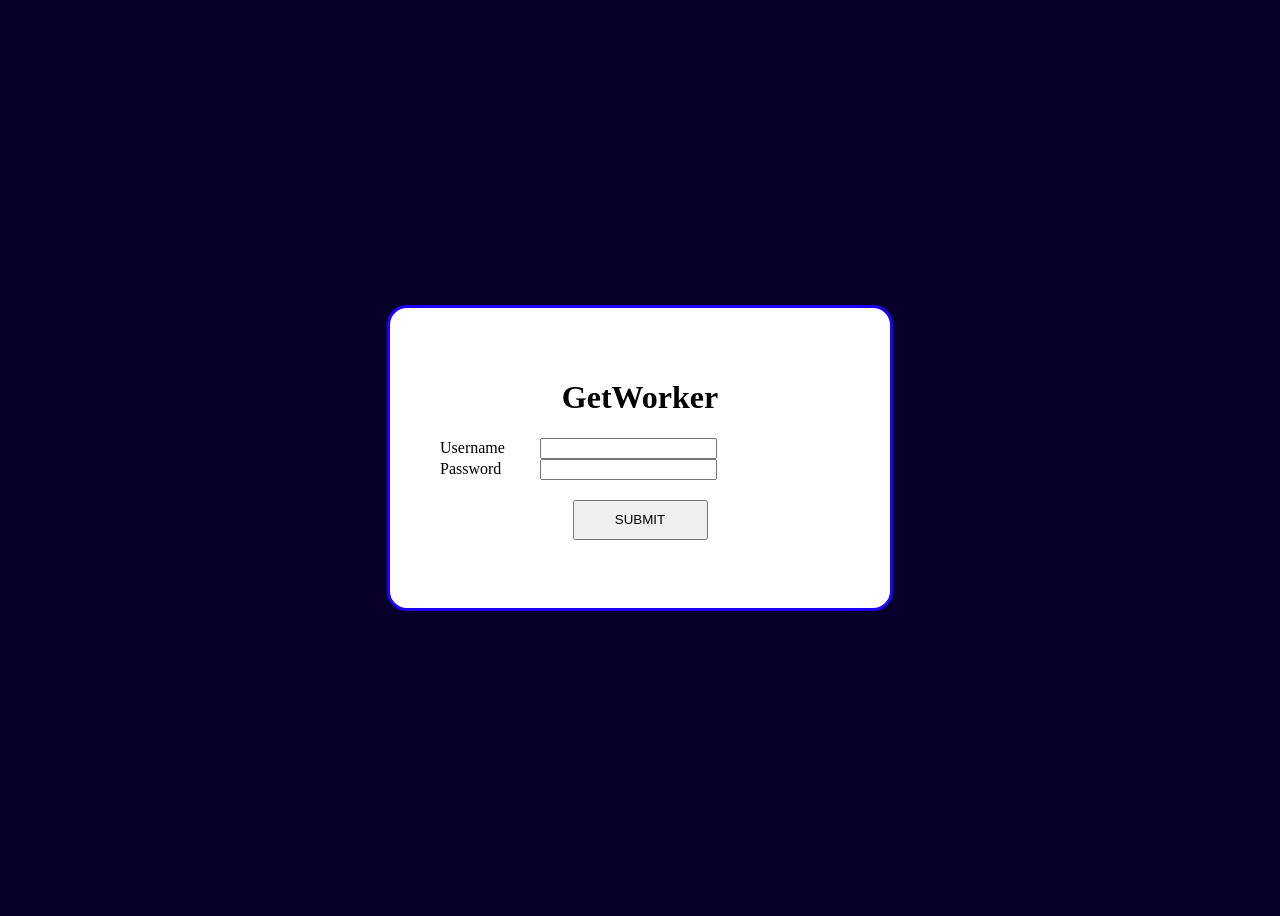
==== backend/target/classes/static/pages/login/index.html @ 88bd7bb3 "reconfiged maven, set springboot" ====
<!DOCTYPE html>
<html lang="en">

<head>
    <meta charset="UTF-8">
    <title>Login Page</title>
    <link rel="stylesheet" href="styles.css" type="text/css">
</head>

<body>
    <main class="loginBox">
        <h1>GetWorker</h1>
        <form>
            <div class="field">
                <label>Username</label>
                <input type="text">
            </div>
            <div class="field">
                <label>Password</label>
                <input type="password">
            </div>
            <button>SUBMIT</button>
        </form>
    </main>
</body>
</html>
---- backend/target/classes/static/pages/login/styles.css ----
body {
    display: flex;
    background: #08002b;
    font-family:Cambria, Cochin, Georgia, Times, 'Times New Roman', serif;
    justify-content:center;
    align-items: center;
    height: 100vh;
}

.loginBox {
    background: white;
    width: 400px;
    height: 200px;
    padding: 50px;
    border: 3px solid #1e00ff;
    border-radius: 20px;    
}

form {
    display: flex;
    flex-direction: column;
}

h1 {
    display: flex;
    justify-content: center;
}

.field {
    display: flex;
    align-items: center;
    gap: 10px;
}

.field label {
    width: 90px;
}

button {
    height: 40px;
    width: 135px;    
    margin: 20px auto 0;    
}
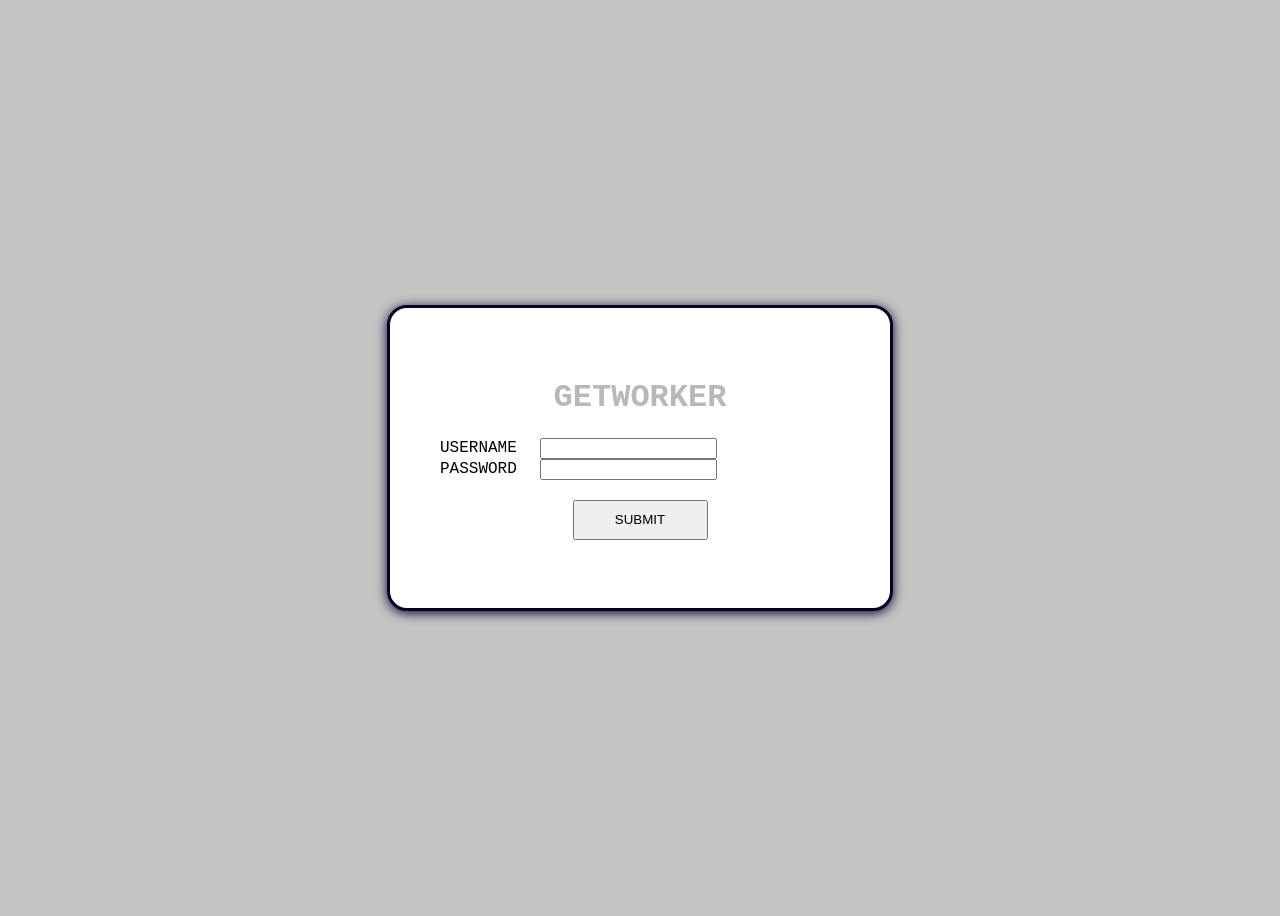
==== commit eb1d1b38: "login nedpoint and ldap auth flow (bugged idk why)" ====
--- a/backend/target/classes/static/pages/login/index.html
+++ b/backend/target/classes/static/pages/login/index.html
@@ -3,24 +3,30 @@
 
 <head>
     <meta charset="UTF-8">
-    <title>Login Page</title>
+    <title>LOGIN</title>
     <link rel="stylesheet" href="styles.css" type="text/css">
+    <script src="./app.js?v=1" defer></script>
 </head>
 
 <body>
+
     <main class="loginBox">
-        <h1>GetWorker</h1>
-        <form>
+        <h1>GETWORKER</h1>
+
+        <form id="loginForm">
             <div class="field">
-                <label>Username</label>
-                <input type="text">
+                <label>USERNAME</label>
+                <input id="username" type="text">
             </div>
+            
             <div class="field">
-                <label>Password</label>
-                <input type="password">
+                <label>PASSWORD</label>
+                <input id="password" type="password">
             </div>
+
             <button>SUBMIT</button>
-        </form>
+        </form> 
     </main>
+
 </body>
 </html>
--- a/backend/target/classes/static/pages/login/styles.css
+++ b/backend/target/classes/static/pages/login/styles.css
@@ -1,7 +1,7 @@
 body {
     display: flex;
-    background: #08002b;
-    font-family:Cambria, Cochin, Georgia, Times, 'Times New Roman', serif;
+    background: #c4c4c4;
+    font-family:'Courier New', Courier, monospace;
     justify-content:center;
     align-items: center;
     height: 100vh;
@@ -12,8 +12,9 @@
     width: 400px;
     height: 200px;
     padding: 50px;
-    border: 3px solid #1e00ff;
-    border-radius: 20px;    
+    border: 3px solid #060223;
+    border-radius: 20px;   
+    box-shadow: 0 2px 12px #090031;
 }
 
 form {
@@ -22,6 +23,8 @@
 }
 
 h1 {
+    color: #b8b8b8;
+    letter-spacing: 30%;
     display: flex;
     justify-content: center;
 }
@@ -30,6 +33,7 @@
     display: flex;
     align-items: center;
     gap: 10px;
+    letter-spacing: 10%;
 }
 
 .field label {
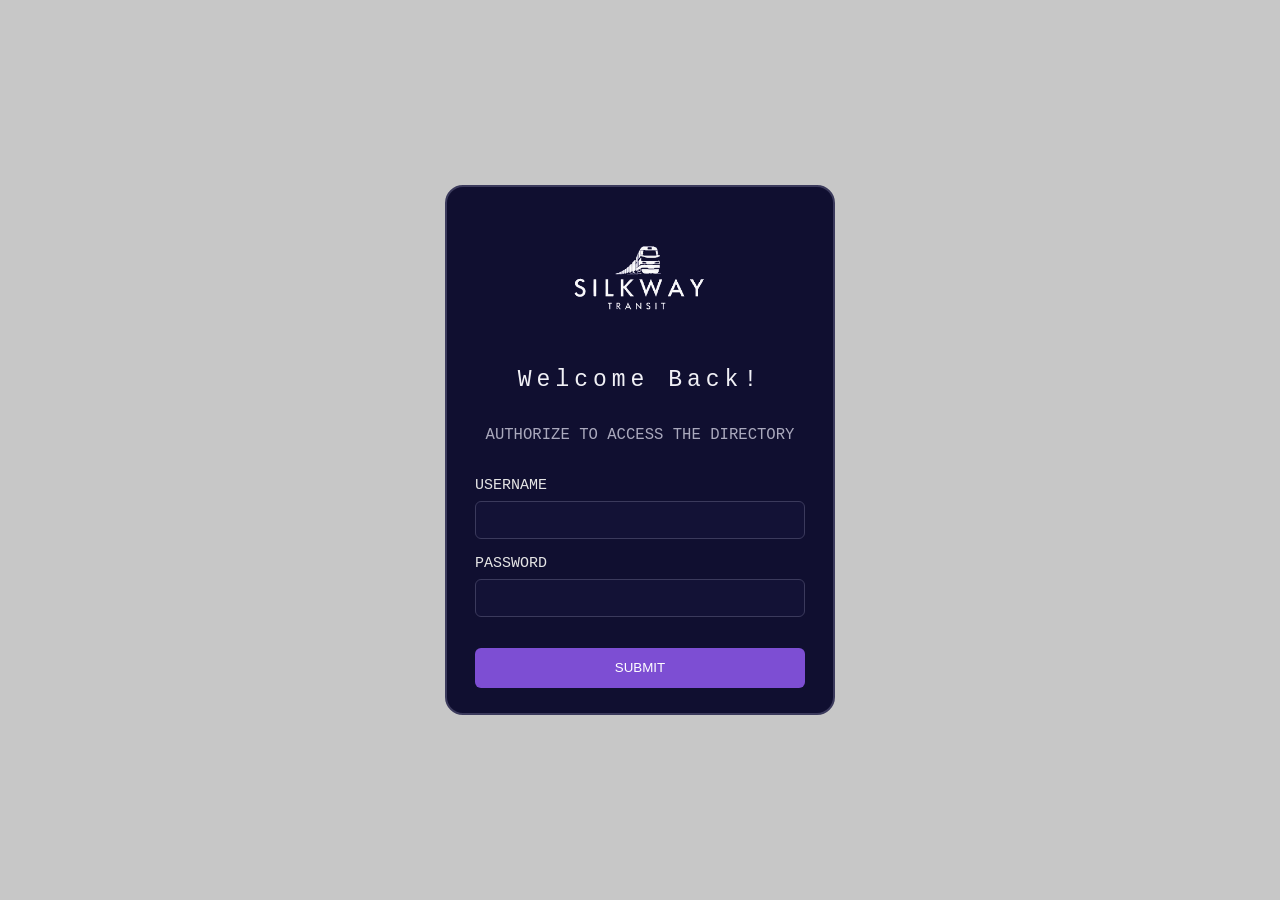
==== commit db925f8e: "login page css changed" ====
--- a/backend/target/classes/static/pages/login/index.html
+++ b/backend/target/classes/static/pages/login/index.html
@@ -1,32 +1,39 @@
 <!DOCTYPE html>
-<html lang="en">
+<html lang="eng">
 
 <head>
     <meta charset="UTF-8">
-    <title>LOGIN</title>
+    <title>LOGIN PAGE</title>
     <link rel="stylesheet" href="styles.css" type="text/css">
     <script src="./app.js?v=1" defer></script>
 </head>
 
 <body>
-
-    <main class="loginBox">
-        <h1>GETWORKER</h1>
-
-        <form id="loginForm">
-            <div class="field">
-                <label>USERNAME</label>
-                <input id="username" type="text">
-            </div>
-            
-            <div class="field">
-                <label>PASSWORD</label>
-                <input id="password" type="password">
+    <main class="pageBox">
+        <div class="loginBox">
+            <div class="imageBox">
+                <img src="images/loginBox2.png" alt="a logo of the company">
             </div>
 
-            <button>SUBMIT</button>
-        </form> 
-    </main>
+            <h1>Welcome Back!</h1>
+            <p id="myP1">AUTHORIZE TO ACCESS THE DIRECTORY</p>
 
+            <form id="loginForm">
+
+                <div class="field">
+                    <label>USERNAME</label>
+                    <input id="username" type="text">
+                </div>
+
+                <div class="field">
+                    <label>PASSWORD</label>
+                    <input id="password" type="password">
+                </div>
+
+                <button>SUBMIT</button>
+            </form>
+        </div>
+
+</main>
 </body>
 </html>
--- a/backend/target/classes/static/pages/login/styles.css
+++ b/backend/target/classes/static/pages/login/styles.css
@@ -1,47 +1,126 @@
 body {
+    margin: 0;
+    min-height: 100vh;
+
     display: flex;
-    background: #c4c4c4;
+    justify-content: center;
+    align-items: center;
+
+    background-color: #c7c7c7;
     font-family:'Courier New', Courier, monospace;
-    justify-content:center;
-    align-items: center;
-    height: 100vh;
 }
 
 .loginBox {
-    background: white;
-    width: 400px;
-    height: 200px;
-    padding: 50px;
-    border: 3px solid #060223;
-    border-radius: 20px;   
-    box-shadow: 0 2px 12px #090031;
+    width: 330px;
+
+    padding: 35px 28px 25px;
+
+    background: #100f30;
+
+    border: 2px solid #3b3a5c;
+    border-radius: 18px;
+
+    box-shadow: none;
+    margin: 0;
+}
+
+.imageBox {
+    display: flex;
+    justify-content: center;
+}
+
+.imageBox img {
+    width: 170px;
+    height: auto;
+
+    object-fit: contain;
+
+    margin-bottom: 20px;
+}
+
+h1 {
+    color: #f0f0f5;
+
+    text-align: center;
+
+    letter-spacing: 5px;
+    font-size: 23px;
+    font-weight: 400;
+
+    margin: 10px 0 5px;
+}
+
+#myP1 {
+    color: #aaa9bd;
+
+    text-align: center;
+
+    font-size: 12px;
+
+    margin: 35px;
+    transform: scale(1.3);
 }
 
 form {
     display: flex;
     flex-direction: column;
-}
 
-h1 {
-    color: #b8b8b8;
-    letter-spacing: 30%;
-    display: flex;
-    justify-content: center;
+    width: 100%;
 }
 
 .field {
     display: flex;
-    align-items: center;
-    gap: 10px;
-    letter-spacing: 10%;
+    flex-direction: column;
+
+    gap: 7px;
+    margin-bottom: 16px;
+
+
+    color: #e5e5e5;
 }
 
 .field label {
-    width: 90px;
+    font-size: 15px;
+}
+
+.field input {
+    width: 100%;
+    height: 38px;
+
+    box-sizing: border-box;
+
+    padding: 0 14px;
+
+    color: #ffffff;
+    background: #131236;
+
+    border: 1px solid #3b3a5c;
+    border-radius: 6px;
+
+    outline: none;
+}
+
+.field input:focus {
+    border-color: #6257e8;
 }
 
 button {
+    width: 100%;
     height: 40px;
-    width: 135px;    
-    margin: 20px auto 0;    
+
+    margin-top: 15px;
+
+    border: none;
+    border-radius: 6px;
+
+    color: #ffffff;
+
+    background-color: #7d4ed3;
+
+    cursor: pointer;
+    transition: background-color 0.3s ease;
+}
+
+button:hover {
+    background-color: #6257e8;
 }
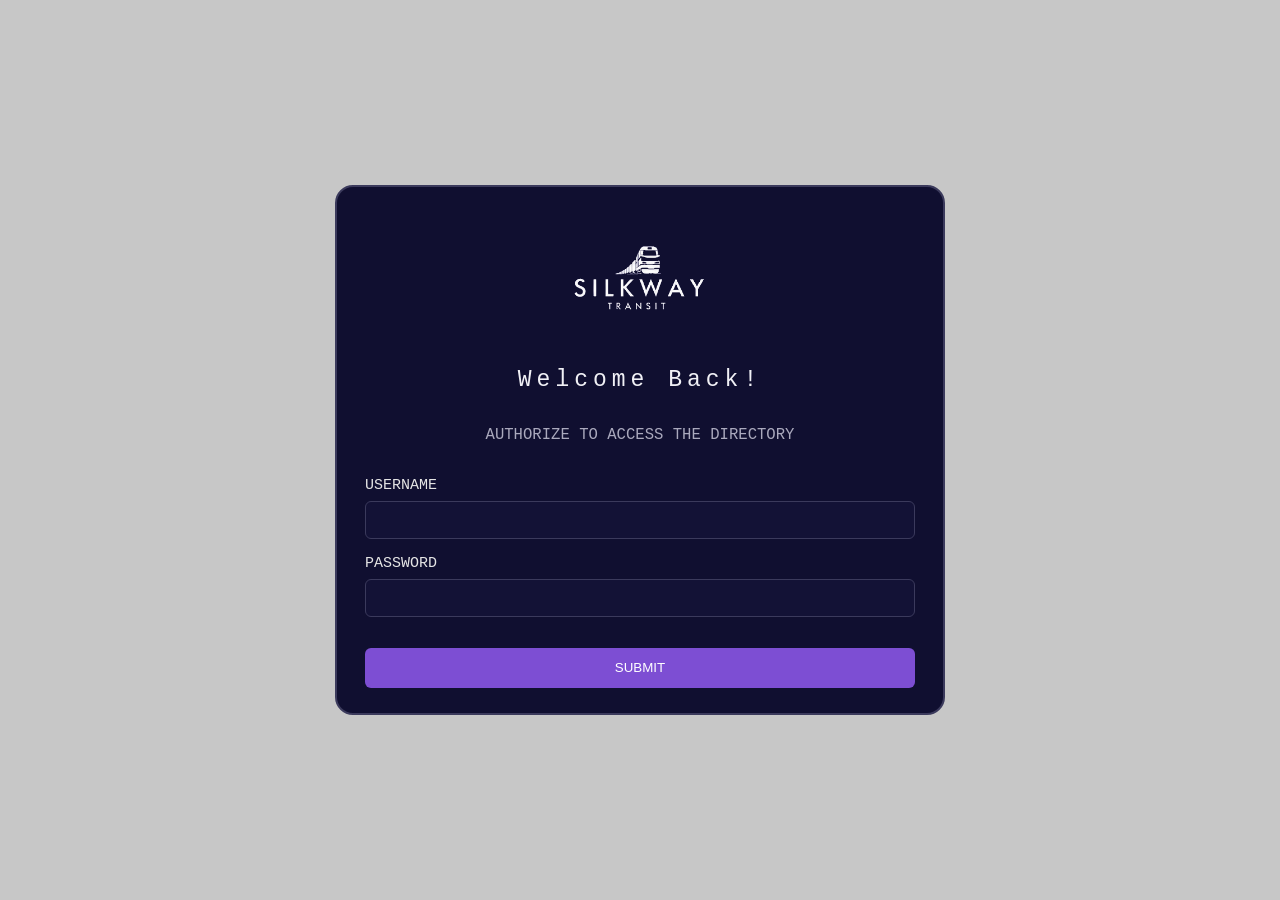
==== commit bf7ff50b: "checkpoint remastering front" ====
--- a/backend/target/classes/static/pages/login/index.html
+++ b/backend/target/classes/static/pages/login/index.html
@@ -1,9 +1,9 @@
 <!DOCTYPE html>
-<html lang="eng">
+<html lang="en">
 
 <head>
     <meta charset="UTF-8">
-    <title>LOGIN PAGE</title>
+    <title>SILKWAY TRANSIT | LOGIN</title>
     <link rel="stylesheet" href="styles.css" type="text/css">
     <script src="./app.js?v=1" defer></script>
 </head>
@@ -33,7 +33,6 @@
                 <button>SUBMIT</button>
             </form>
         </div>
-
-</main>
+    </main>
 </body>
-</html>+</html>
--- a/backend/target/classes/static/pages/login/styles.css
+++ b/backend/target/classes/static/pages/login/styles.css
@@ -10,8 +10,9 @@
     font-family:'Courier New', Courier, monospace;
 }
 
+
 .loginBox {
-    width: 330px;
+    width: 550px;
 
     padding: 35px 28px 25px;
 
@@ -29,6 +30,7 @@
     justify-content: center;
 }
 
+
 .imageBox img {
     width: 170px;
     height: auto;
@@ -37,6 +39,7 @@
 
     margin-bottom: 20px;
 }
+
 
 h1 {
     color: #f0f0f5;
@@ -50,6 +53,7 @@
     margin: 10px 0 5px;
 }
 
+
 #myP1 {
     color: #aaa9bd;
 
@@ -61,12 +65,14 @@
     transform: scale(1.3);
 }
 
+
 form {
     display: flex;
     flex-direction: column;
 
     width: 100%;
 }
+
 
 .field {
     display: flex;
@@ -79,9 +85,11 @@
     color: #e5e5e5;
 }
 
+
 .field label {
     font-size: 15px;
 }
+
 
 .field input {
     width: 100%;
@@ -100,9 +108,11 @@
     outline: none;
 }
 
+
 .field input:focus {
     border-color: #6257e8;
 }
+
 
 button {
     width: 100%;
@@ -121,6 +131,8 @@
     transition: background-color 0.3s ease;
 }
 
+
 button:hover {
     background-color: #6257e8;
-}+}
+
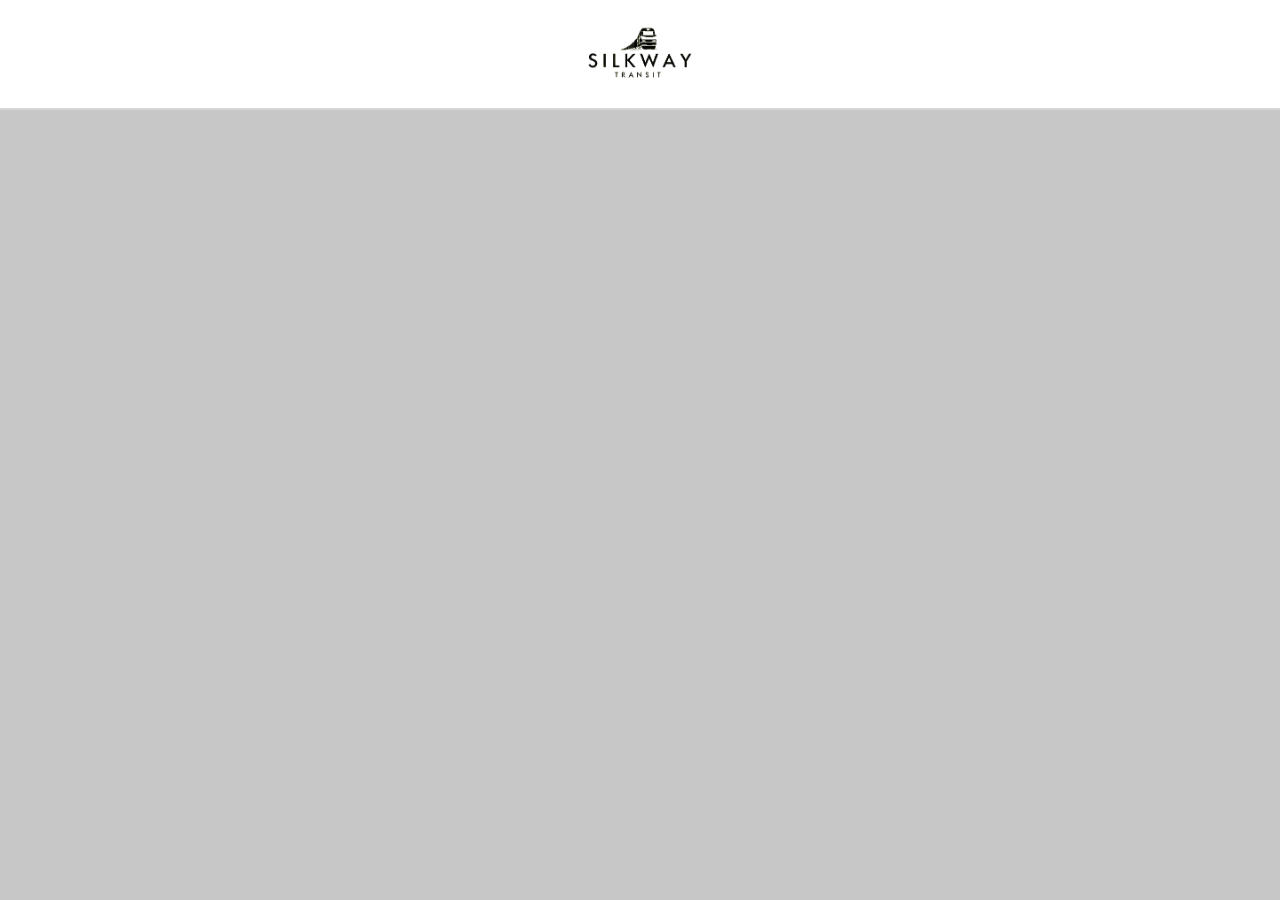
==== commit 0391e2da: "snapshot css" ====
--- a/backend/target/classes/static/pages/login/index.html
+++ b/backend/target/classes/static/pages/login/index.html
@@ -3,36 +3,34 @@
 
 <head>
     <meta charset="UTF-8">
-    <title>SILKWAY TRANSIT | LOGIN</title>
-    <link rel="stylesheet" href="styles.css" type="text/css">
-    <script src="./app.js?v=1" defer></script>
+    <meta name="viewport" content="width=device-width, initial-scale=1.0">
+
+    <title>DIRECTORY | LOGIN</title>
+
+    <link rel="stylesheet" href="styles.css">
+    <script src="app.js" defer></script>
 </head>
 
 <body>
-    <main class="pageBox">
-        <div class="loginBox">
-            <div class="imageBox">
-                <img src="images/loginBox2.png" alt="a logo of the company">
-            </div>
+    <header class="siteHeader">
 
-            <h1>Welcome Back!</h1>
-            <p id="myP1">AUTHORIZE TO ACCESS THE DIRECTORY</p>
+        <div class="movingTrain" aria-hidden="true">
+            🚆
+        </div>
 
-            <form id="loginForm">
+        <a class="brand" href="/pages/login/index.html">
+            <img
+                class="brandLogo"
+                src="images/loginBox2.png"
+                alt="Silkway Transit"
+            >
+        </a>
 
-                <div class="field">
-                    <label>USERNAME</label>
-                    <input id="username" type="text">
-                </div>
+    </header>
 
-                <div class="field">
-                    <label>PASSWORD</label>
-                    <input id="password" type="password">
-                </div>
+    <main class="loginPage">
 
-                <button>SUBMIT</button>
-            </form>
-        </div>
     </main>
 </body>
-</html>
+
+</html>
--- a/backend/target/classes/static/pages/login/styles.css
+++ b/backend/target/classes/static/pages/login/styles.css
@@ -1,138 +1,86 @@
+*,
+*::before,
+*::after {
+    box-sizing: border-box;
+}
+
 body {
     margin: 0;
     min-height: 100vh;
 
-    display: flex;
-    justify-content: center;
-    align-items: center;
-
     background-color: #c7c7c7;
-    font-family:'Courier New', Courier, monospace;
+    font-family: "Courier New", Courier, monospace;
 }
 
+.siteHeader {
+    position: relative;
 
-.loginBox {
-    width: 550px;
+    height: 110px;
 
-    padding: 35px 28px 25px;
+    display: flex;
+    align-items: center;
+    justify-content: center;
 
-    background: #100f30;
+    overflow: hidden;
 
-    border: 2px solid #3b3a5c;
-    border-radius: 18px;
-
-    box-shadow: none;
-    margin: 0;
+    background-color: #ffffff;
+    border-bottom: 2px solid #d5d5d5;
 }
 
-.imageBox {
-    display: flex;
-    justify-content: center;
+.brand {
+    position: relative;
+    z-index: 2;
+
+    display: block;
 }
 
-
-.imageBox img {
-    width: 170px;
+.brandLogo {
+    display: block;
+    width: 135px;
     height: auto;
 
-    object-fit: contain;
-
-    margin-bottom: 20px;
+    filter: invert(1);
 }
 
+.movingTrain {
+    position: absolute;
+    z-index: 1;
 
-h1 {
-    color: #f0f0f5;
+    top: 50%;
+    left: -100px;
 
-    text-align: center;
+    font-size: 48px;
+    line-height: 1;
 
-    letter-spacing: 5px;
-    font-size: 23px;
-    font-weight: 400;
-
-    margin: 10px 0 5px;
+    animation: trainToLogo 5s ease-in-out infinite;
 }
 
+@keyframes trainToLogo {
+    0% {
+        left: -100px;
+        opacity: 0;
+        transform: translateY(-50%) scale(1);
+    }
 
-#myP1 {
-    color: #aaa9bd;
+    10% {
+        opacity: 1;
+    }
 
-    text-align: center;
+    65% {
+        left: calc(50% - 75px);
+        opacity: 1;
+        transform: translateY(-50%) scale(1);
+    }
 
-    font-size: 12px;
+    80% {
+        left: calc(50% - 20px);
+        opacity: 0;
+        transform: translateY(-50%) scale(0.2);
+    }
 
-    margin: 35px;
-    transform: scale(1.3);
-}
-
-
-form {
-    display: flex;
-    flex-direction: column;
-
-    width: 100%;
-}
-
-
-.field {
-    display: flex;
-    flex-direction: column;
-
-    gap: 7px;
-    margin-bottom: 16px;
-
-
-    color: #e5e5e5;
-}
-
-
-.field label {
-    font-size: 15px;
-}
-
-
-.field input {
-    width: 100%;
-    height: 38px;
-
-    box-sizing: border-box;
-
-    padding: 0 14px;
-
-    color: #ffffff;
-    background: #131236;
-
-    border: 1px solid #3b3a5c;
-    border-radius: 6px;
-
-    outline: none;
-}
-
-
-.field input:focus {
-    border-color: #6257e8;
-}
-
-
-button {
-    width: 100%;
-    height: 40px;
-
-    margin-top: 15px;
-
-    border: none;
-    border-radius: 6px;
-
-    color: #ffffff;
-
-    background-color: #7d4ed3;
-
-    cursor: pointer;
-    transition: background-color 0.3s ease;
-}
-
-
-button:hover {
-    background-color: #6257e8;
-}
-
+    100% {
+        left: calc(50% - 20px);
+        opacity: 0;
+        transform: translateY(-50%) scale(0.2);
+    }
+}
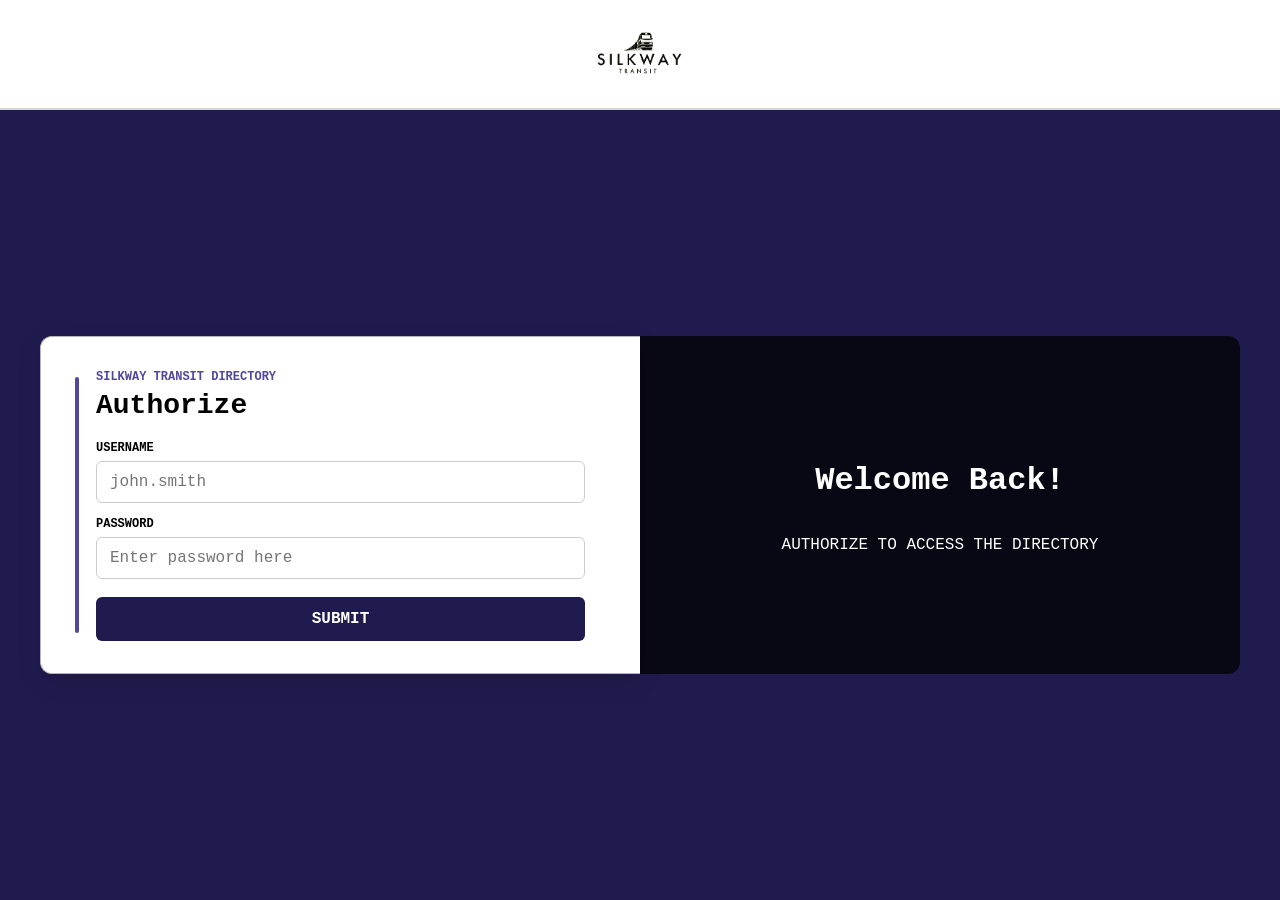
==== commit b223b46e: "main page matched with login" ====
--- a/backend/target/classes/static/pages/login/index.html
+++ b/backend/target/classes/static/pages/login/index.html
@@ -1,36 +1,95 @@
 <!DOCTYPE html>
 <html lang="en">
-
 <head>
     <meta charset="UTF-8">
     <meta name="viewport" content="width=device-width, initial-scale=1.0">
 
-    <title>DIRECTORY | LOGIN</title>
+    <title>Login</title>
 
     <link rel="stylesheet" href="styles.css">
     <script src="app.js" defer></script>
 </head>
 
-<body>
-    <header class="siteHeader">
 
-        <div class="movingTrain" aria-hidden="true">
-            🚆
+<body class="loginPage">
+
+    <header class="myHead">
+
+        <div class="aTrain" aria-hidden="true">
+            <!-- moving train animation -->
         </div>
 
-        <a class="brand" href="/pages/login/index.html">
+        <div class="company">
             <img
-                class="brandLogo"
+                class="Logo"
                 src="images/loginBox2.png"
-                alt="Silkway Transit"
+                alt="SILKWAY TRANSIT"
             >
-        </a>
-
+        </div>
     </header>
 
-    <main class="loginPage">
+
+    <main class="loginContent">
+
+        <div class="loginBox">
+            <div class="loginIntro">
+                <p>SILKWAY TRANSIT DIRECTORY</p>
+                <h2>Authorize</h2>
+            </div>
+
+            <form id="loginForm" class="loginForm">
+                <div class="field">
+                    <label for="username">USERNAME</label>
+                    <input
+                        id="username"
+                        name="username"
+                        type="text"
+                        autocomplete="username"
+                        placeholder="john.smith"
+                        required
+                    >
+                </div>
+
+                <div class="field">
+                    <label for="password">PASSWORD</label>
+                    <input
+                        id="password"
+                        name="password"
+                        type="password"
+                        autocomplete="current-password"
+                        placeholder="Enter password here"
+                        required
+                    >
+                </div>
+
+                <button id="myButton" type="submit">SUBMIT</button>
+            </form>
+        </div>
+
+
+        <div class="loginStatus">
+            <video
+                class="trainVideo"
+                autoplay
+                loop
+                muted
+                playsinline
+                disablepictureinpicture
+                disableremoteplayback
+                controlslist="nodownload noplaybackrate noremoteplayback"
+                tabindex="-1"
+                aria-hidden="true"
+            >
+                <source src="images/trainsMove.mp4" type="video/mp4">
+            </video>
+
+            <div class="statusText">
+                <h1 id="myH1">Welcome Back!</h1>
+                <p id="myP1">AUTHORIZE TO ACCESS THE DIRECTORY</p>
+            </div>
+        </div>
 
     </main>
+
 </body>
-
-</html>+</html>
--- a/backend/target/classes/static/pages/login/styles.css
+++ b/backend/target/classes/static/pages/login/styles.css
@@ -4,15 +4,32 @@
     box-sizing: border-box;
 }
 
+html {
+    min-height: 100%;
+}
+
 body {
     margin: 0;
     min-height: 100vh;
 
-    background-color: #c7c7c7;
-    font-family: "Courier New", Courier, monospace;
-}
-
-.siteHeader {
+    font-family:'Courier New', Courier, monospace;
+}
+
+img {
+    display: block;
+    max-width: 100%;
+    height: auto;
+}
+
+button,
+input {
+    font: inherit;
+}
+/* ---------- universal website template ---------- */
+
+
+
+.myHead {
     position: relative;
 
     height: 110px;
@@ -23,64 +40,264 @@
 
     overflow: hidden;
 
-    background-color: #ffffff;
+    background-color: #fff;
     border-bottom: 2px solid #d5d5d5;
 }
 
-.brand {
+
+.company {
     position: relative;
     z-index: 2;
 
     display: block;
 }
 
-.brandLogo {
+
+.Logo {
     display: block;
-    width: 135px;
+
+    width: 110px;
     height: auto;
 
     filter: invert(1);
 }
 
-.movingTrain {
+
+.aTrain {
     position: absolute;
     z-index: 1;
 
     top: 50%;
     left: -100px;
 
-    font-size: 48px;
+    font-size: 42px;
     line-height: 1;
 
     animation: trainToLogo 5s ease-in-out infinite;
 }
 
 @keyframes trainToLogo {
-    0% {
-        left: -100px;
-        opacity: 0;
-        transform: translateY(-50%) scale(1);
-    }
-
-    10% {
-        opacity: 1;
-    }
-
-    65% {
-        left: calc(50% - 75px);
-        opacity: 1;
-        transform: translateY(-50%) scale(1);
-    }
-
-    80% {
-        left: calc(50% - 20px);
-        opacity: 0;
-        transform: translateY(-50%) scale(0.2);
-    }
-
-    100% {
-        left: calc(50% - 20px);
-        opacity: 0;
-        transform: translateY(-50%) scale(0.2);
-    }
-}+}
+
+/* ---------- White bar with logo ^ ---------- */
+
+
+
+
+.loginContent {
+    min-height: calc(100vh - 110px);
+
+    display: grid;
+    grid-template-columns: repeat(2, minmax(0, 600px));
+    place-content: center;
+
+    padding: 40px;
+
+    background-color: #201b4f;
+}
+
+
+.loginBox,
+.loginStatus {
+    width: 100%;
+    min-height: 320px;
+    aspect-ratio: 16 / 9;
+}
+
+
+.loginBox {
+    position: relative;
+
+    display: flex;
+    flex-direction: column;
+    justify-content: center;
+
+    padding: 40px 55px;
+
+    background-color: #ffffff;
+
+    border: 1px solid #b5b5b5;
+    border-right: none;
+    border-radius: 12px 0 0 12px;
+
+    box-shadow: 0 8px 25px rgba(0, 0, 0, 0.12);
+}
+
+
+.loginBox::before {
+    position: absolute;
+
+    top: 40px;
+    bottom: 40px;
+    left: 34px;
+
+    width: 4px;
+
+    content: "";
+
+    background-color: #4f489d;
+    border-radius: 4px;
+}
+
+
+.loginIntro {
+    margin-bottom: 20px;
+}
+
+
+.loginIntro p {
+    margin: 0 0 6px;
+
+    color: #4f489d;
+
+    font-size: 12px;
+    font-weight: bold;
+}
+
+
+.loginIntro h2 {
+    margin: 0;
+
+    font-size: 28px;
+}
+
+
+.loginForm {
+    width: 100%;
+
+    display: flex;
+    flex-direction: column;
+
+    gap: 14px;
+}
+
+
+.field {
+    display: flex;
+    flex-direction: column;
+
+    gap: 6px;
+}
+
+
+.field label {
+    font-size: 12px;
+    font-weight: bold;
+}
+
+
+.field input {
+    width: 100%;
+    height: 42px;
+
+    padding: 0 13px;
+
+    border: 1px solid #ccccd5;
+    border-radius: 6px;
+
+    outline: none;
+}
+
+
+.field input:focus {
+    border-color: #6257e8;
+}
+
+
+#myButton {
+    width: 100%;
+    height: 44px;
+
+    margin-top: 4px;
+
+    color: #ffffff;
+    background-color: #201b4f;
+
+    border: none;
+    border-radius: 6px;
+
+    font-weight: bold;
+
+    cursor: pointer;
+}
+
+
+#myButton:hover {
+    background-color: #1f195e;
+}
+
+
+.loginStatus {
+    position: relative;
+
+    overflow: hidden;
+
+    border-radius: 0 12px 12px 0;
+}
+
+
+.trainVideo {
+    position: absolute;
+    inset: 0;
+
+    width: 100%;
+    height: 100%;
+
+    object-fit: cover;
+
+    pointer-events: none;
+    user-select: none;
+}
+
+
+.loginStatus::after {
+    position: absolute;
+    z-index: 1;
+    inset: 0;
+
+    content: "";
+
+    background-color: rgba(0, 0, 0, 0.75);
+
+    pointer-events: none;
+}
+
+
+.statusText {
+    position: relative;
+    z-index: 2;
+
+    height: 100%;
+
+    display: flex;
+    flex-direction: column;
+    align-items: center;
+    justify-content: center;
+
+    padding: 30px;
+
+    color: #ffffff;
+    text-align: center;
+
+    transition:
+        opacity 0.2s ease,
+        transform 0.2s ease;
+}
+
+
+.statusText.is-changing {
+    opacity: 0;
+    transform: translateY(8px);
+}
+
+
+.statusText.is-error {
+    color: #ff8b8b;
+}
+
+
+.statusText.is-success {
+    color: #82e6a6;
+}
+
+/* ---------- MAIN CONTENT ^ ------ */
